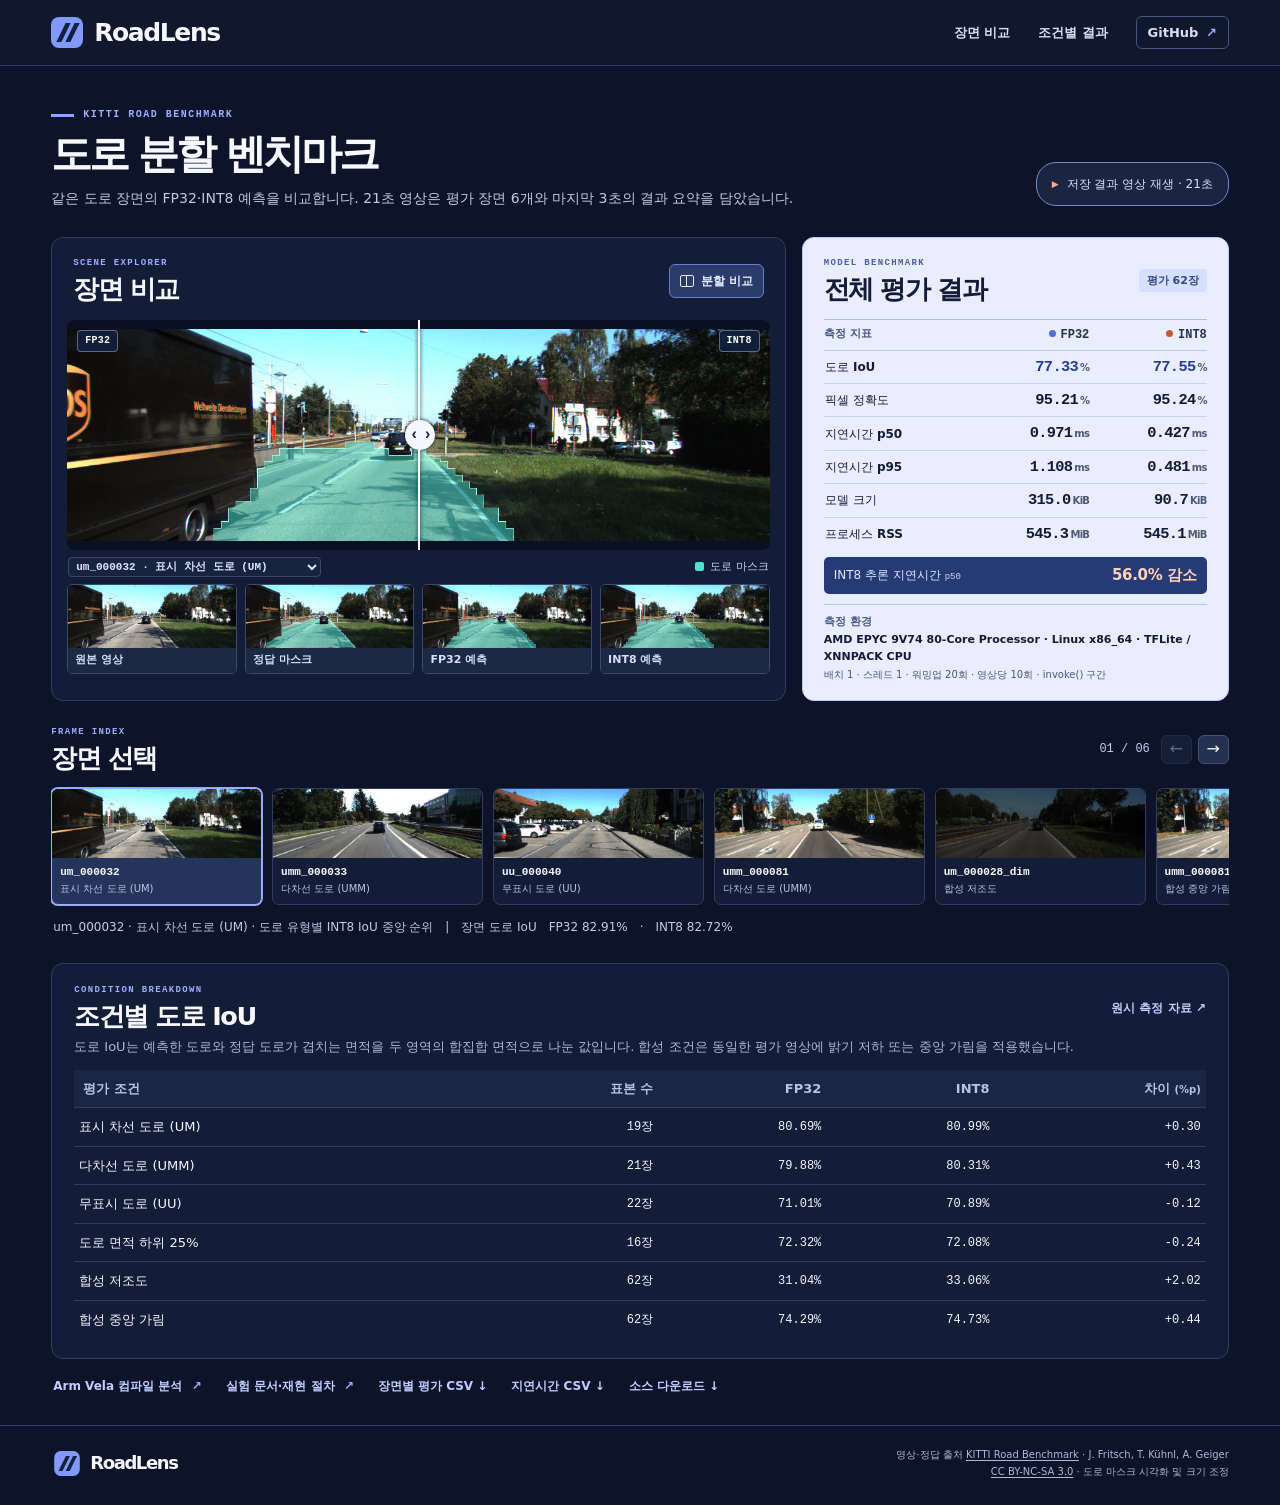
==== web/index.html @ 149befee "Append a three-second measured results summary to the RoadLens replay" ====
<!doctype html>
<html lang="ko">
<head>
  <meta charset="utf-8">
  <meta name="viewport" content="width=device-width,initial-scale=1">
  <meta name="theme-color" content="#10172e">
  <title>RoadLens · 도로 분할 벤치마크</title>
  <meta name="description" content="KITTI 도로 영상에서 FP32·INT8 도로 분할 결과와 추론 성능을 비교합니다.">
  <link rel="icon" href="data:image/svg+xml,%3Csvg xmlns='http://www.w3.org/2000/svg' viewBox='0 0 40 40'%3E%3Crect fill='%236987ff' width='40' height='40' rx='9'/%3E%3Cpath d='m7 30 11-20h5L12 30zm12 0 11-20h4L23 30z' fill='%230d1630'/%3E%3C/svg%3E">
  <link rel="stylesheet" href="styles.css">
  <script src="app.js" defer></script>
</head>
<body>
  <a href="#explorer" class="skip">장면 비교로 이동</a>
  <header class="topbar"><div class="wrap header-in">
    <a href="#main" class="brand" aria-label="RoadLens 처음으로"><span class="logomark" aria-hidden="true"></span>RoadLens</a>
    <nav aria-label="주요 메뉴">
      <a href="#explorer">장면 비교</a><a href="#conditions">조건별 결과</a>
      <a class="code-link" href="https://github.com/sokldjs554/roadlens-int8">GitHub <span aria-hidden="true">↗</span></a>
    </nav>
  </div></header>
  <main id="main" class="wrap">
    <section class="intro" aria-labelledby="page-title">
      <div><p class="kicker"><span class="kicker-rule"></span>KITTI ROAD BENCHMARK</p>
        <h1 id="page-title">도로 분할 벤치마크</h1>
        <p class="subtitle">같은 도로 장면의 FP32·INT8 예측을 비교합니다. 21초 영상은 평가 장면 6개와 마지막 3초의 결과 요약을 담았습니다.</p>
      </div>
      <a class="replay" href="replay.html"><span aria-hidden="true">▶</span> 저장 결과 영상 재생 · 21초</a>
    </section>
    <p id="load-state" role="status">실험 결과를 불러오는 중입니다.</p>
    <noscript><p>장면 비교에는 자바스크립트가 필요합니다. <a href="results.json">측정 결과 JSON 보기 ↗</a></p></noscript>
    <div id="dashboard" hidden>
      <section class="glance" aria-label="핵심 평가 지표">
        <table><caption id="glance-device"></caption><thead><tr><th>모델</th><th>도로 IoU</th><th>픽셀 정확도</th><th>p50 (ms)</th><th>크기 (KiB)</th></tr></thead><tbody id="glance-values"></tbody></table>
      </section>
      <div class="primary">
        <section id="explorer" class="viewer panel" aria-labelledby="view-title">
          <div class="panel-head"><div><p class="eyebrow">SCENE EXPLORER</p><h2 id="view-title">장면 비교</h2></div>
            <button class="split-button" id="split-button" type="button" aria-pressed="true"><span class="split-icon" aria-hidden="true"></span>분할 비교</button>
          </div>
          <div class="viewer-in">
            <div class="frame" id="frame">
              <img id="view-base" alt="">
              <img id="view-top" class="clip-layer" alt="">
              <span class="image-tag" id="left-tag">FP32</span>
              <span class="image-tag right" id="right-tag">INT8</span>
              <div class="divider" aria-hidden="true"><span>‹ ›</span></div>
              <input type="range" id="wipe" min="0" max="100" value="50" step="1" aria-label="FP32와 INT8 비교 경계 위치">
            </div>
            <div class="frame-meta"><select id="scene-menu" aria-label="비교할 장면 선택"></select><span class="mask-note"><i aria-hidden="true"></i> 도로 마스크</span></div>
            <div class="source-strip" id="modes" role="group" aria-label="확대해서 볼 이미지"></div>
          </div>
        </section>
        <section class="summary" aria-labelledby="summary-title">
          <div class="panel-head"><div><p class="eyebrow">MODEL BENCHMARK</p><h2 id="summary-title">전체 평가 결과</h2></div><span class="sample" id="sample"></span></div>
          <div class="summary-in"><table class="model-table"><caption class="sr">FP32와 INT8 전체 평가 지표</caption>
            <thead><tr><th scope="col">측정 지표</th><th scope="col"><i class="dot fp"></i>FP32</th><th scope="col"><i class="dot iq"></i>INT8</th></tr></thead>
            <tbody id="metrics"></tbody></table>
            <div class="improvement"><span>INT8 추론 지연시간 <small>p50</small></span><strong id="latency-change"></strong></div>
            <div class="device"><span>측정 환경</span><p id="device"></p><small id="repeat"></small></div>
          </div>
        </section>
      </div>
      <section class="scene-section" aria-labelledby="scenes-title">
        <div class="section-head"><div><p class="eyebrow">FRAME INDEX</p><h2 id="scenes-title">장면 선택</h2></div>
          <div class="paging"><span id="position" class="mono"></span>
            <button type="button" id="prev" aria-label="이전 장면">←</button><button type="button" id="next" aria-label="다음 장면">→</button>
          </div>
        </div>
        <div class="gallery" id="gallery" role="group" aria-label="저장된 평가 장면"></div>
        <div class="scene-stats" id="scene-stats" aria-live="polite"></div>
      </section>
      <section id="conditions" class="conditions panel" aria-labelledby="conditions-title">
        <div class="section-head"><div><p class="eyebrow">CONDITION BREAKDOWN</p><h2 id="conditions-title">조건별 도로 IoU</h2></div>
          <a href="evidence/benchmark.json" class="text-link">원시 측정 자료 ↗</a>
        </div>
        <p class="metric-note">도로 IoU는 예측한 도로와 정답 도로가 겹치는 면적을 두 영역의 합집합 면적으로 나눈 값입니다. 합성 조건은 동일한 평가 영상에 밝기 저하 또는 중앙 가림을 적용했습니다.</p>
        <div class="table-scroll"><table class="group-table"><caption class="sr">평가 조건별 표본 수와 두 모델의 도로 IoU</caption>
          <thead><tr><th scope="col">평가 조건</th><th scope="col">표본 수</th><th scope="col">FP32</th><th scope="col">INT8</th><th scope="col">차이 <small>(%p)</small></th></tr></thead>
          <tbody id="group-rows"></tbody></table></div>
      </section>
      <div class="docs"><a href="evidence/runtime.html">Arm Vela 컴파일 분석 <span aria-hidden="true">↗</span></a><a href="evidence/index.html">실험 문서·재현 절차 <span aria-hidden="true">↗</span></a><a href="evidence/results.csv" download>장면별 평가 CSV ↓</a><a href="evidence/latency.csv" download>지연시간 CSV ↓</a><a href="downloads/roadlens-source.zip" download>소스 다운로드 ↓</a></div>
    </div>
  </main>
  <footer><div class="wrap footer-in"><a href="#main" class="brand"><span class="logomark" aria-hidden="true"></span>RoadLens</a><p>영상·정답 출처 <a href="https://www.cvlibs.net/datasets/kitti/eval_road.php">KITTI Road Benchmark</a> · J. Fritsch, T. Kühnl, A. Geiger<br><a href="https://creativecommons.org/licenses/by-nc-sa/3.0/">CC BY-NC-SA 3.0</a> · 도로 마스크 시각화 및 크기 조정</p></div></footer>
</body>
</html>
---- web/styles.css ----
:root {
  --bg: #0d1429;
  --panel: #141d37;
  --line: #303c61;
  --white: #f6f7ff;
  --muted: #abb9dc;
  --blue: #9bafff;
  --blue-deep: #607ff4;
  --peach: #ffab87;
  --ink: #151b36;
  --mono: "IBM Plex Mono",ui-monospace,"SFMono-Regular",Consolas,monospace;
  --sans: Inter,"Apple SD Gothic Neo","Noto Sans KR","Malgun Gothic",system-ui,sans-serif;
  color-scheme: dark;
}

* {
  box-sizing: border-box;
}

html {
  scroll-behavior: smooth;
  scroll-padding-top: 16px;
}

body {
  margin: 0;
  color: var(--white);
  background: var(--bg);
  font: 15px/1.5 var(--sans);
  word-break: keep-all;
}

a {
  color: inherit;
  text-decoration: none;
}

button,input {
  font: inherit;
}

button {
  cursor: pointer;
}

button,a,input {
  -webkit-tap-highlight-color: transparent;
}

button: focus-visible,a:focus-visible,input:focus-visible {
  outline: 3px solid #ffbd98;
  outline-offset: 3px;
}

button: disabled {
  cursor: default;
}

h1,h2,p {
  margin: 0;
}

h1,h2 {
  line-height: 1.2;
  letter-spacing: -.055em;
}

h2 {
  font-size: clamp(21px,2vw,26px);
  font-weight: 740;
}

.wrap {
  width: min(1376px,calc(100% - 8vw));
  margin: auto;
}

.topbar {
  border-bottom: 1px solid var(--line);
  background: #10182e;
}

.header-in,.footer-in {
  display: flex;
  align-items: center;
  justify-content: space-between;
  gap: 20px;
}

.header-in {
  min-height: 65px;
}

.brand {
  display: inline-flex;
  align-items: center;
  gap: 11px;
  font: 750 25px/1 var(--sans);
  letter-spacing: -1.4px;
}

.logomark {
  width: 32px;
  height: 31px;
  border-radius: 8px;
  background: #8199ff;
  position: relative;
  display: inline-block;
  overflow: hidden;
}

.logomark:before,.logomark:after {
  content: "";
  position: absolute;
  width: 5px;
  height: 19px;
  top: 6px;
  left: 10px;
  background: #14203d;
  transform: skew(-26deg);
}

.logomark:after {
  left: 19px;
}

.header-in nav {
  display: flex;
  align-items: center;
  gap: 28px;
  font-size: 13px;
  font-weight: 600;
  color: #d7dff8;
}

.header-in nav a:hover,.text-link:hover,.docs a:hover,.footer-in a:hover {
  color: var(--blue);
}

.code-link {
  border: 1px solid #48557c;
  padding: 6px 11px;
  border-radius: 6px;
}

.code-link span {
  margin-left: 3px;
  color: var(--blue);
}

.intro {
  display: flex;
  align-items: flex-end;
  justify-content: space-between;
  gap: 20px;
  padding: clamp(27px,3.3vw,48px) 0 clamp(22px,2.15vw,32px);
}

.kicker,.eyebrow {
  font: 650 10px/1.45 var(--mono);
  letter-spacing: .15em;
  color: var(--blue);
}

.kicker {
  display: flex;
  align-items: center;
  gap: 9px;
}

.kicker-rule {
  width: 23px;
  height: 3px;
  background: #8ba4ff;
}

.intro h1 {
  font-size: clamp(34px,3.2vw,51px);
  margin: 7px 0 8px;
  letter-spacing: -.075em;
}

.subtitle {
  font-size: 14px;
  color: #bfcae7;
  line-height: 1.6;
}

.replay {
  display: inline-flex;
  align-items: center;
  gap: 8px;
  white-space: nowrap;
  margin-bottom: 3px;
  border-radius: 20px;
  min-height: 44px;
  padding: 7px 15px;
  border: 1px solid #7188ca;
  background: #1b2542;
  color: #d9e2ff;
  font-size: 12px;
}

.replay span {
  color: var(--peach);
  font-size: 9px;
}

.primary {
  display: grid;
  grid-template-columns: minmax(0,1.72fr) minmax(335px,1fr);
  gap: 16px;
  align-items: stretch;
}

.panel,.summary {
  border: 1px solid var(--line);
  border-radius: 12px;
  overflow: hidden;
}

.panel {
  background: var(--panel);
}

.panel-head,.section-head {
  display: flex;
  align-items: center;
  justify-content: space-between;
  gap: 12px;
}

.panel-head {
  padding: 19px 21px 15px;
}

.eyebrow {
  font-size: 9px;
  margin-bottom: 4px;
}

.viewer-in {
  padding: 0 15px 15px;
}

.split-button,.paging button {
  background: #243250;
  border: 1px solid #415177;
  border-radius: 6px;
  color: var(--white);
}

.split-button {
  display: flex;
  align-items: center;
  gap: 7px;
  font-size: 12px;
  font-weight: 650;
  padding: 7px 10px;
}

.split-button[aria-pressed=true] {
  background: #2b3c6c;
  color: #e6ebff;
  border-color: #657fcb;
}

.split-button:hover,.paging button:enabled:hover {
  background: #384d7e;
}

.split-icon {
  width: 14px;
  height: 12px;
  border: 1px solid currentColor;
  border-radius: 2px;
  display: inline-block;
  position: relative;
}

.split-icon:after {
  content: "";
  display: block;
  border-left: 1px solid currentColor;
  height: 100%;
  margin-left: 5px;
}

.frame {
  --pos: 50%;
  position: relative;
  width: 100%;
  aspect-ratio: 3.05;
  overflow: hidden;
  border-radius: 7px;
  background: #091024;
  isolation: isolate;
}

.frame img {
  width: 100%;
  height: 100%;
  display: block;
  object-fit: contain;
  position: absolute;
  inset: 0;
}

.frame .clip-layer {
  clip-path: inset(0 calc(100% - var(--pos)) 0 0);
}

.image-tag {
  position: absolute;
  top: 10px;
  left: 10px;
  background: #12203deb;
  border: 1px solid #9aabdb88;
  color: #fafbff;
  font: 650 10px/1.2 var(--mono);
  letter-spacing: .03em;
  padding: 4px 7px;
  border-radius: 4px;
}

.image-tag.right {
  left: auto;
  right: 10px;
}

.divider {
  position: absolute;
  top: 0;
  bottom: 0;
  left: var(--pos);
  border-left: 2px solid #fff;
  pointer-events: none;
  filter: drop-shadow(0 0 2px #10172e);
}

.divider span {
  position: absolute;
  top: 50%;
  left: 0;
  transform: translate(-50%,-50%);
  display: grid;
  place-content: center;
  border-radius: 50%;
  width: 30px;
  height: 30px;
  background: #f5f7ff;
  color: #1b2948;
  font: 750 16px/1 var(--mono);
  letter-spacing: -3px;
  padding-right: 2px;
}

.frame input {
  position: absolute;
  inset: 0;
  opacity: 0;
  width: 100%;
  height: 100%;
  margin: 0;
  cursor: ew-resize;
  touch-action: pan-y;
  appearance: none;
  background: transparent;
}

.frame input::-webkit-slider-thumb {
  appearance: none;
  width: 1px;
  height: 100%;
}

.frame input::-moz-range-thumb {
  width: 1px;
  height: 100%;
  border: 0;
}

.frame:has(input:focus-visible) {
  outline: 3px solid var(--peach);
  outline-offset: 2px;
}

.frame.single .divider,.frame.single .clip-layer,.frame.single .right,.frame.single input {
  display: none;
}

.frame-meta {
  min-height: 34px;
  padding: 5px 1px;
  display: flex;
  align-items: center;
  justify-content: space-between;
  gap: 10px;
  font-size: 11px;
  color: #cad3f3;
}

.mono {
  font-family: var(--mono);
}

.mask-note {
  display: flex;
  align-items: center;
  gap: 6px;
  white-space: nowrap;
}

.mask-note i {
  width: 9px;
  height: 9px;
  border-radius: 2px;
  background: #44e6cf;
}

.source-strip {
  display: grid;
  grid-template-columns: repeat(4,minmax(0,1fr));
  gap: 8px;
}

.mode {
  position: relative;
  display: block;
  width: 100%;
  margin: 0;
  overflow: hidden;
  border: 1px solid #3b496e;
  border-radius: 5px;
  padding: 0;
  background: #0d1429;
  color: white;
}

.mode img {
  width: 100%;
  height: auto;
  aspect-ratio: 2.65;
  object-fit: cover;
  display: block;
}

.mode span {
  display: block;
  text-align: left;
  padding: 4px 7px;
  background: #1c2844;
  color: #d5dff9;
  font-size: 11px;
  font-weight: 650;
}

.mode:hover,.mode[aria-pressed=true] {
  border-color: var(--blue);
}

.mode[aria-pressed=true] span {
  background: #344878;
  color: #fff;
}

.summary {
  background: #e8edff;
  color: var(--ink);
  border-color: #bac9fe;
  display: flex;
  flex-direction: column;
}

.summary .eyebrow {
  color: #4c6098;
}

.summary .panel-head {
  padding-bottom: 14px;
}

.sample {
  padding: 4px 8px;
  background: #d6dfff;
  border-radius: 4px;
  color: #35477d;
  font: 600 11px/1.4 var(--sans);
  white-space: nowrap;
}

.summary-in {
  padding: 0 21px 16px;
  display: flex;
  flex-direction: column;
  flex: 1;
}

.model-table,.group-table {
  width: 100%;
  border-collapse: collapse;
  font-variant-numeric: tabular-nums;
}

.model-table thead {
  font-size: 11px;
  color: #485474;
}

.model-table th,.model-table td,.group-table td,.group-table th {
  text-align: right;
}

.model-table th:first-child,.group-table th:first-child {
  text-align: left;
}

.model-table thead th {
  border-top: 1px solid #afbfeb;
  border-bottom: 1px solid #bbc8e9;
  padding: 6px 0;
  font-weight: 700;
}

.model-table thead th:not(:first-child) {
  font-family: var(--mono);
  font-size: 12px;
  color: #25304e;
}

.dot {
  display: inline-block;
  width: 7px;
  height: 7px;
  border-radius: 50%;
  vertical-align: 1px;
  margin-right: 5px;
}

.dot.fp {
  background: #526dd6;
}

.dot.iq {
  background: #bf5c37;
}

.model-table tbody tr+tr {
  border-top: 1px solid #c9d3ee;
}

.model-table tbody th {
  font-weight: 570;
  font-size: 12px;
}

.model-table td {
  font: 640 clamp(13px,1.2vw,17px)/1.2 var(--mono);
  letter-spacing: -.045em;
  padding: 7px 0;
  white-space: nowrap;
}

.model-table td small {
  margin-left: 2px;
  font: 550 10px var(--sans);
  color: #4e5975;
}

.model-table tbody tr:first-child td {
  color: #263e8f;
}

.device {
  margin-top: auto;
  border-top: 1px solid #b8c6e8;
  padding-top: 9px;
  font-size: 11px;
  line-height: 1.5;
}

.device>span {
  color: #4c597d;
  font-weight: 700;
}

.device p {
  font-weight: 580;
  margin: 2px 0;
  overflow-wrap: anywhere;
}

.device small {
  color: #4b5674;
  font-size: 10px;
}

.scene-section,.conditions {
  margin-top: 25px;
}

.section-head {
  margin-bottom: 12px;
}

.paging {
  display: flex;
  align-items: center;
  gap: 6px;
}

.paging span {
  margin-right: 5px;
  font-size: 12px;
  color: #c3cfee;
}

.paging button {
  width: 31px;
  height: 29px;
  font-size: 16px;
  line-height: 1;
}

.paging button:disabled {
  opacity: .38;
}

.gallery {
  display: grid;
  grid-auto-flow: column;
  grid-auto-columns: clamp(155px,18%,230px);
  overflow-x: auto;
  gap: 10px;
  padding: 3px 3px 7px;
  scrollbar-width: thin;
  scrollbar-color: #435478 transparent;
  scroll-snap-type: x proximity;
}

.tile {
  background: var(--panel);
  border: 1px solid var(--line);
  border-radius: 7px;
  overflow: hidden;
  padding: 0;
  color: var(--white);
  text-align: left;
  scroll-snap-align: start;
}

.tile img {
  display: block;
  width: 100%;
  aspect-ratio: 3.05;
  object-fit: cover;
}

.tile .tile-text {
  padding: 6px 8px 8px;
  display: grid;
  gap: 1px;
}

.tile b {
  font: 650 11px/1.5 var(--mono);
  overflow-wrap: anywhere;
}

.tile small {
  font-size: 10px;
  color: #b9c6e9;
}

.tile:hover,.tile[aria-pressed=true] {
  border-color: #9ab0ff;
}

.tile[aria-pressed=true] {
  box-shadow: 0 0 0 1px #94aaff;
  background: #25345b;
}

.scene-stats {
  margin: 5px 2px 0;
  font-size: 12px;
  color: #becced;
  line-height: 1.7;
}

.scene-stats strong {
  color: #e0e6fa;
}

.conditions {
  padding: 20px 22px;
}

.conditions .section-head {
  margin-bottom: 5px;
}

.text-link,.docs a {
  font-size: 12px;
  font-weight: 650;
  color: #c1ceff;
}

.metric-note {
  color: var(--muted);
  font-size: 13px;
  line-height: 1.65;
  margin-bottom: 12px;
}

.table-scroll {
  overflow-x: auto;
}

.group-table {
  font-size: 13px;
}

.group-table tr {
  border-bottom: 1px solid var(--line);
}

.group-table tbody tr:last-child {
  border: 0;
}

.group-table th,.group-table td {
  padding: 9px 5px;
}

.group-table thead {
  color: #b5c3e5;
  background: #1a2644;
}

.group-table thead th:first-child {
  padding-left: 9px;
}

.group-table tbody th {
  font-weight: 520;
}

.group-table tbody td {
  font-family: var(--mono);
  font-size: 12px;
  white-space: nowrap;
}

.group-table thead small {
  font-size: 10px;
}

.docs {
  display: flex;
  gap: 24px;
  flex-wrap: wrap;
  padding: 18px 2px 30px;
}

.docs a span {
  color: var(--blue);
  margin-left: 5px;
}

footer {
  border-top: 1px solid var(--line);
  padding: 20px 0 25px;
}

.footer-in .brand {
  font-size: 18px;
}

.footer-in .logomark {
  transform: scale(.8);
  margin-right: -4px;
}

.footer-in p {
  font-size: 10px;
  text-align: right;
  color: var(--muted);
  line-height: 1.7;
}

.footer-in p a {
  text-decoration: underline;
  text-underline-offset: 2px;
}

.sr,.skip:not(:focus) {
  position: absolute;
  width: 1px;
  height: 1px;
  clip-path: inset(50%);
  overflow: hidden;
  white-space: nowrap;
}

.skip:focus {
  position: fixed;
  z-index: 9;
  background: white;
  color: black;
  padding: 10px;
}

.single #left-tag {
  font-family: var(--sans);
}

[hidden] {
  display: none!important;
}

#load-state {
  color: var(--muted);
  padding-bottom: 30px;
}

#load-state a {
  text-decoration: underline;
}

@media(min-width:1500px) {
  .model-table td {
    padding: 9px 0;
  }
  .device {
    font-size: 12px;
  }
  .panel-head {
    padding-top: 23px;
  }
  .frame-meta {
    min-height: 40px;
  }
}

@media(max-width:1000px) {
  .wrap {
    width: calc(100% - 40px);
  }
  .primary {
    grid-template-columns: minmax(0,1.55fr) minmax(300px,1fr);
    gap: 12px;
  }
  .viewer-in {
    padding: 0 10px 11px;
  }
  .panel-head {
    padding: 14px 14px 12px;
  }
  .summary-in {
    padding: 0 14px 12px;
  }
  .model-table td {
    padding: 6px 0;
  }
  .frame {
    aspect-ratio: 2.65;
  }
  .source-strip {
    gap: 5px;
  }
  .mode img {
    aspect-ratio: 2.2;
  }
  .frame-meta {
    font-size: 10px;
  }
}

@media(max-width:740px) {
  .header-in {
    min-height: 54px;
  }
  .header-in nav {
    gap: 12px;
    font-size: 12px;
  }
  .brand {
    font-size: 22px;
    gap: 7px;
  }
  .logomark {
    transform: scale(.9);
    margin-left: -2px;
  }
  .intro {
    padding: 22px 0 17px;
    align-items: flex-start;
    flex-direction: column;
    gap: 9px;
  }
  .intro h1 {
    margin: 5px 0;
  }
  .subtitle {
    font-size: 13px;
  }
  .replay {
    font-size: 14px;
    padding: 4px 9px;
  }
  .primary {
    grid-template-columns: minmax(0,1fr);
  }
  .summary-in {
    padding: 0 14px 13px;
  }
  .summary .panel-head {
    padding-bottom: 10px;
  }
  .model-table td {
    font-size: 15px;
  }
  .device {
    margin-top: 2px;
  }
  .frame {
    aspect-ratio: 3.05;
  }
  .mode img {
    aspect-ratio: 2.85;
  }
  .gallery {
    grid-auto-columns: clamp(138px,39%,200px);
  }
  .section-head h2,.panel-head h2 {
    font-size: 21px;
  }
  .scene-section,.conditions {
    margin-top: 19px;
  }
  .conditions {
    padding: 15px 13px;
  }
  .group-table th,.group-table td {
    padding: 8px 3px;
  }
  .group-table tbody td {
    font-size: 11px;
  }
  .footer-in {
    align-items: flex-start;
    flex-direction: column;
    gap: 8px;
  }
  .footer-in p {
    text-align: left;
  }
  .docs {
    gap: 14px;
  }
}

@media(max-width:440px) {
  .wrap {
    width: calc(100% - 24px);
  }
  .header-in nav a:first-child {
    display: none;
  }
  .header-in nav {
    gap: 10px;
  }
  .brand {
    font-size: 20px;
  }
  .intro h1 {
    font-size: 33px;
  }
  .source-strip {
    gap: 4px;
  }
  .mode span {
    font-size: 10px;
    padding: 3px 4px;
  }
  .frame-meta {
    font-size: 9px;
  }
  .image-tag {
    font-size: 9px;
    top: 6px;
    left: 6px;
  }
  .image-tag.right {
    right: 6px;
    left: auto;
  }
  .conditions .text-link {
    font-size: 11px;
  }
  .group-table th,.group-table td {
    font-size: 11px;
  }
  .group-table tbody td {
    font-size: 10px;
  }
  .conditions .section-head {
    align-items: flex-end;
  }
  .code-link {
    padding: 5px 7px;
  }
  .docs {
    gap: 9px 14px;
  }
}

@media(prefers-reduced-motion:reduce) {
  html {
    scroll-behavior: auto;
  }
}

#scene-menu {
  font: 600 11px var(--mono);
  color: #dce5ff;
  background: #18233f;
  border: 1px solid #38486d;
  border-radius: 4px;
  padding: 2px 3px;
  max-width: 75%;
  text-overflow: ellipsis;
  cursor: pointer;
}

#scene-menu:focus-visible {
  outline: 2px solid var(--peach);
}

.improvement {
  background: #263a76;
  color: #e3eaff;
  display: flex;
  justify-content: space-between;
  align-items: center;
  gap: 7px;
  margin: 7px 0 10px;
  padding: 7px 10px;
  border-radius: 5px;
  font-size: 12px;
}

.improvement small {
  font: 9px var(--mono);
  opacity: .88;
}

.improvement strong {
  color: #ffd2b7;
  font-family: var(--sans);
  font-size: 15px;
  letter-spacing: -.02em;
}

.glance {
  display: none;
}

@media(max-width:740px) {
  .glance {
    display: block;
    margin-bottom: 12px;
    padding: 6px 11px 7px;
    border: 1px solid #3a4d80;
    background: #1a2749;
    border-radius: 8px;
  }
  .glance table {
    width: 100%;
    border-collapse: collapse;
    text-align: right;
  }
  .glance th:first-child {
    text-align: left;
  }
  .glance thead th {
    color: #b9c9ee;
    font: 600 10px var(--sans);
    padding-bottom: 2px;
  }
  .glance tbody th,.glance td {
    font: 600 11px/1.5 var(--mono);
    color: #ecf0ff;
  }
  .glance caption {
    caption-side: bottom;
    text-align: left;
    color: #c7d3ed;
    font-size: 9px;
    border-top: 1px solid #3a4d80;
    padding-top: 3px;
    margin-top: 3px;
  }
}

.replay:hover, .replay:focus-visible { background: #2c3d68; }
.film { max-width: 1030px; padding-block: clamp(24px, 5vw, 62px); }
.film h1 { font-size: clamp(25px, 4vw, 42px); margin: 18px 0 8px; }
.film p { color: var(--muted); margin: 10px 0; }
.film a { color: #b8c8ff; text-decoration: underline; text-underline-offset: 4px; }
.film video { display: block; width: 100%; aspect-ratio: 2; background: #090f21; margin: 20px 0 12px; }
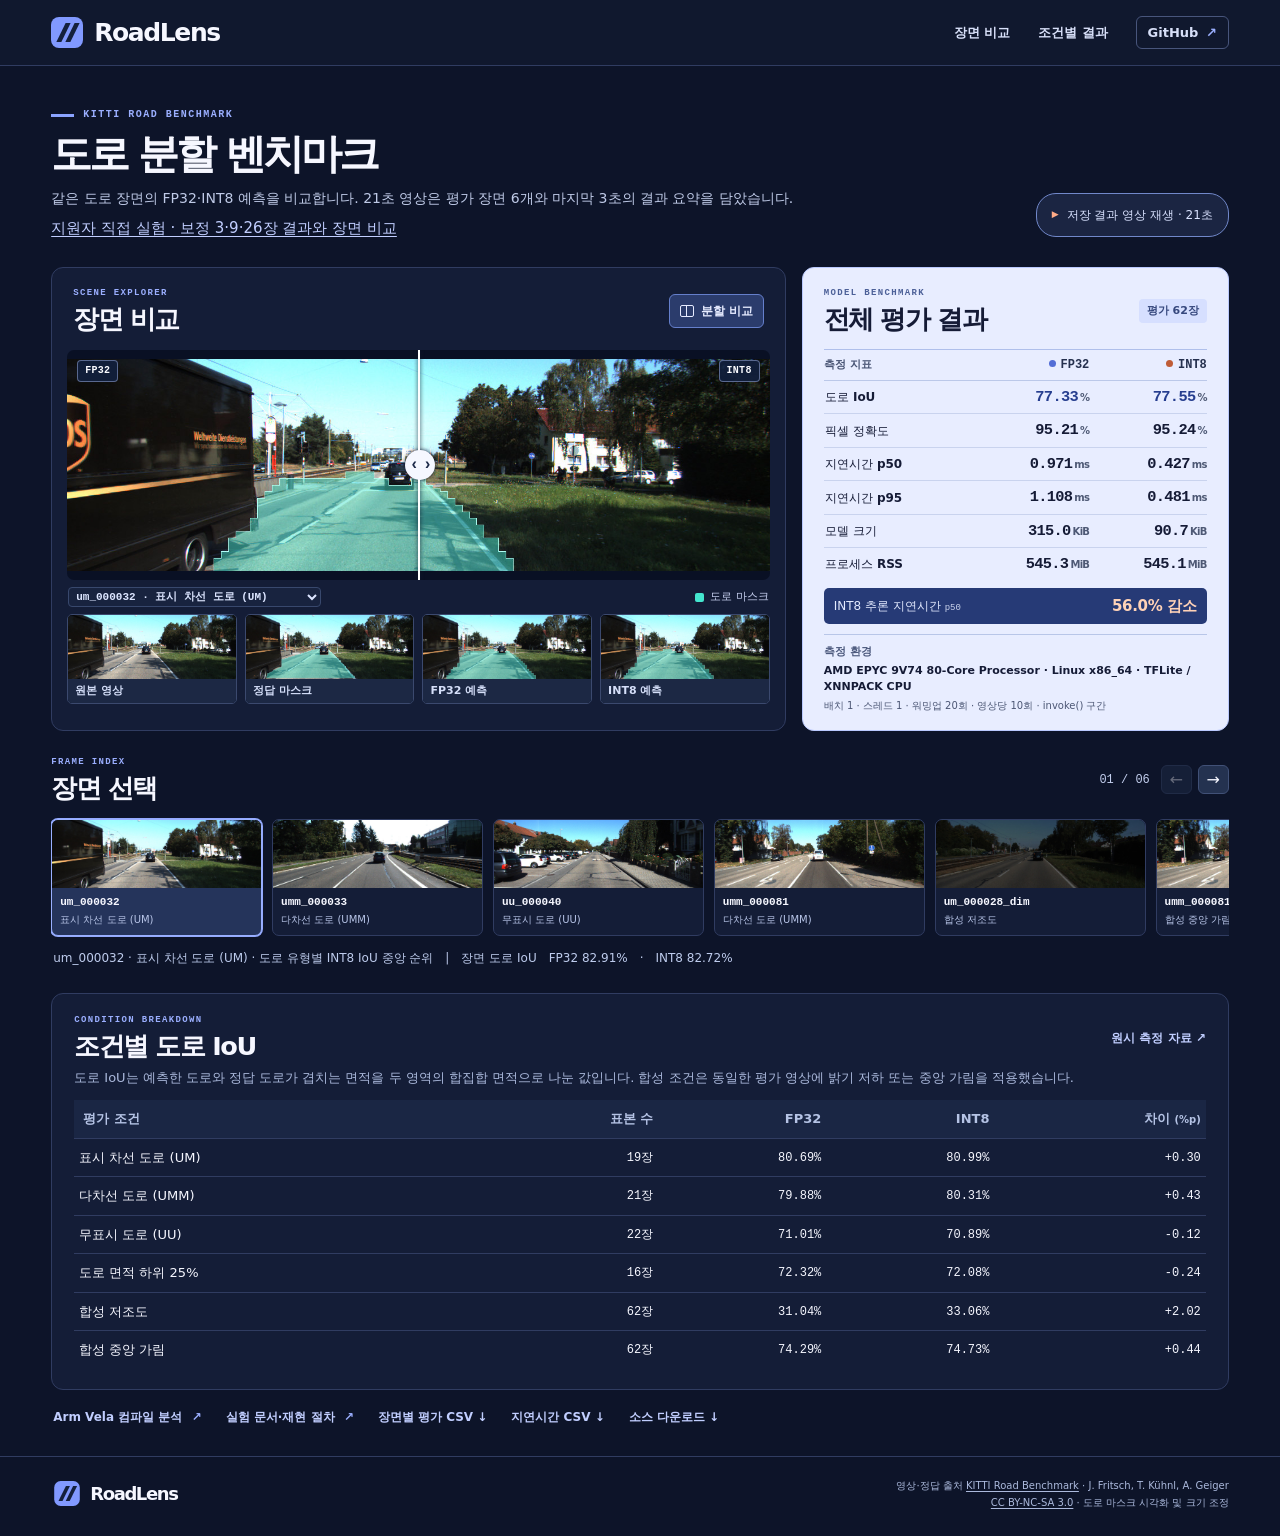
==== commit a2e70e2c: "Integrate the applicant’s calibration experiment and feature its evidence" ====
--- a/web/index.html
+++ b/web/index.html
@@ -24,6 +24,7 @@
       <div><p class="kicker"><span class="kicker-rule"></span>KITTI ROAD BENCHMARK</p>
         <h1 id="page-title">도로 분할 벤치마크</h1>
         <p class="subtitle">같은 도로 장면의 FP32·INT8 예측을 비교합니다. 21초 영상은 평가 장면 6개와 마지막 3초의 결과 요약을 담았습니다.</p>
+        <a class="calibration-link" href="https://github.com/sokldjs554/roadlens-int8/blob/d3396f8588c907a7993db7e0958c82d1a2d2d248/artifacts/calibration/README.md">지원자 직접 실험 · 보정 3·9·26장 결과와 장면 비교</a>
       </div>
       <a class="replay" href="replay.html"><span aria-hidden="true">▶</span> 저장 결과 영상 재생 · 21초</a>
     </section>
--- a/web/styles.css
+++ b/web/styles.css
@@ -178,6 +178,15 @@
   font-size: clamp(34px,3.2vw,51px);
   margin: 7px 0 8px;
   letter-spacing: -.075em;
+}
+
+.calibration-link {
+  display: inline-block;
+  margin-top: .5rem;
+  font-size: .9375rem;
+  color: #c1ceff;
+  text-decoration: underline;
+  text-underline-offset: .2em;
 }
 
 .subtitle {
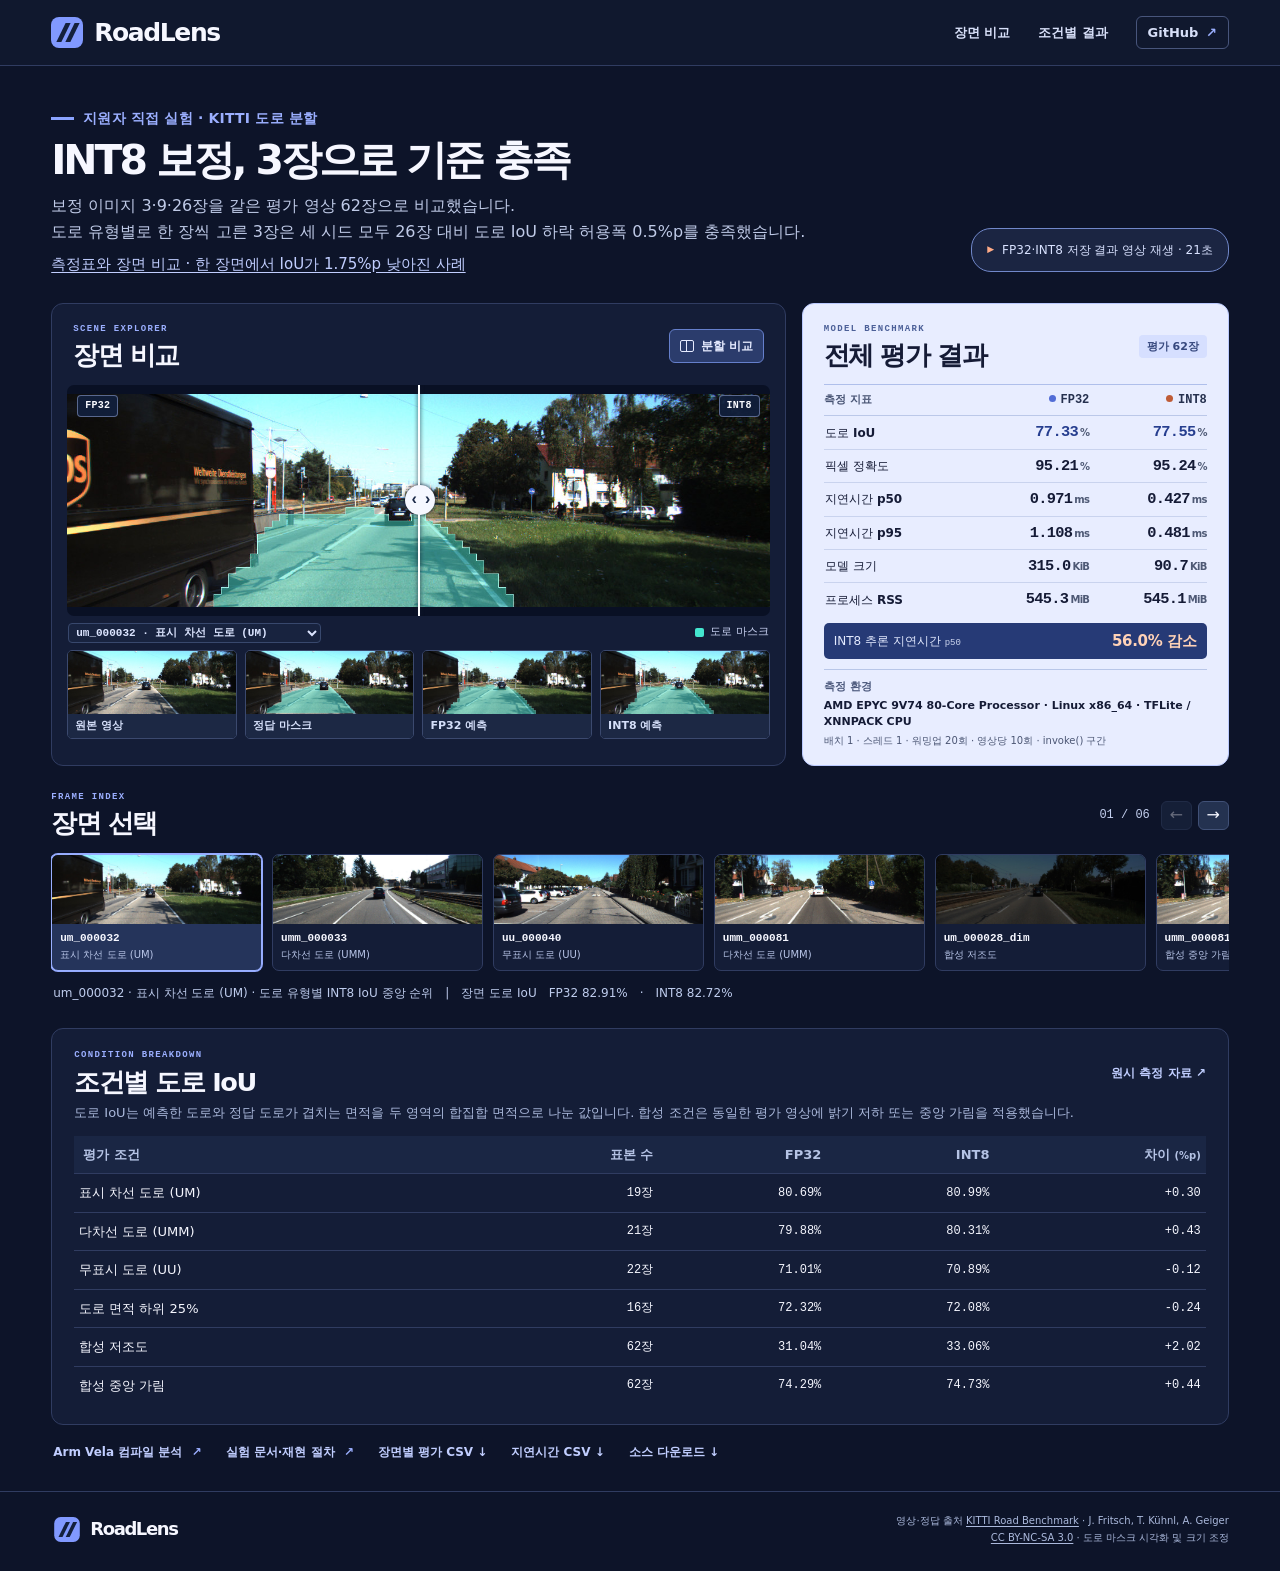
==== commit a2b9c69e: "Lead with the applicant’s measured INT8 calibration finding" ====
--- a/web/index.html
+++ b/web/index.html
@@ -21,12 +21,12 @@
   </div></header>
   <main id="main" class="wrap">
     <section class="intro" aria-labelledby="page-title">
-      <div><p class="kicker"><span class="kicker-rule"></span>KITTI ROAD BENCHMARK</p>
-        <h1 id="page-title">도로 분할 벤치마크</h1>
-        <p class="subtitle">같은 도로 장면의 FP32·INT8 예측을 비교합니다. 21초 영상은 평가 장면 6개와 마지막 3초의 결과 요약을 담았습니다.</p>
-        <a class="calibration-link" href="https://github.com/sokldjs554/roadlens-int8/blob/d3396f8588c907a7993db7e0958c82d1a2d2d248/artifacts/calibration/README.md">지원자 직접 실험 · 보정 3·9·26장 결과와 장면 비교</a>
+      <div><p class="kicker"><span class="kicker-rule"></span>지원자 직접 실험 · KITTI 도로 분할</p>
+        <h1 id="page-title">INT8 보정, 3장으로 기준 충족</h1>
+        <p class="subtitle">보정 이미지 3·9·26장을 같은 평가 영상 62장으로 비교했습니다.<br>도로 유형별로 한 장씩 고른 3장은 세 시드 모두 26장 대비 도로 IoU 하락 허용폭 0.5%p를 충족했습니다.</p>
+        <a class="calibration-link" href="https://github.com/sokldjs554/roadlens-int8/blob/d3396f8588c907a7993db7e0958c82d1a2d2d248/artifacts/calibration/README.md">측정표와 장면 비교 · 한 장면에서 IoU가 1.75%p 낮아진 사례</a>
       </div>
-      <a class="replay" href="replay.html"><span aria-hidden="true">▶</span> 저장 결과 영상 재생 · 21초</a>
+      <a class="replay" href="replay.html"><span aria-hidden="true">▶</span> FP32·INT8 저장 결과 영상 재생 · 21초</a>
     </section>
     <p id="load-state" role="status">실험 결과를 불러오는 중입니다.</p>
     <noscript><p>장면 비교에는 자바스크립트가 필요합니다. <a href="results.json">측정 결과 JSON 보기 ↗</a></p></noscript>
--- a/web/styles.css
+++ b/web/styles.css
@@ -163,6 +163,8 @@
 }
 
 .kicker {
+  font: 700 .875rem/1.5 var(--sans, sans-serif);
+  letter-spacing: .015em;
   display: flex;
   align-items: center;
   gap: 9px;
@@ -175,6 +177,7 @@
 }
 
 .intro h1 {
+  word-break: keep-all;
   font-size: clamp(34px,3.2vw,51px);
   margin: 7px 0 8px;
   letter-spacing: -.075em;
@@ -190,7 +193,8 @@
 }
 
 .subtitle {
-  font-size: 14px;
+  word-break: keep-all;
+  font-size: 16px;
   color: #bfcae7;
   line-height: 1.6;
 }
@@ -912,7 +916,7 @@
     margin: 5px 0;
   }
   .subtitle {
-    font-size: 13px;
+    font-size: 15px;
   }
   .replay {
     font-size: 14px;
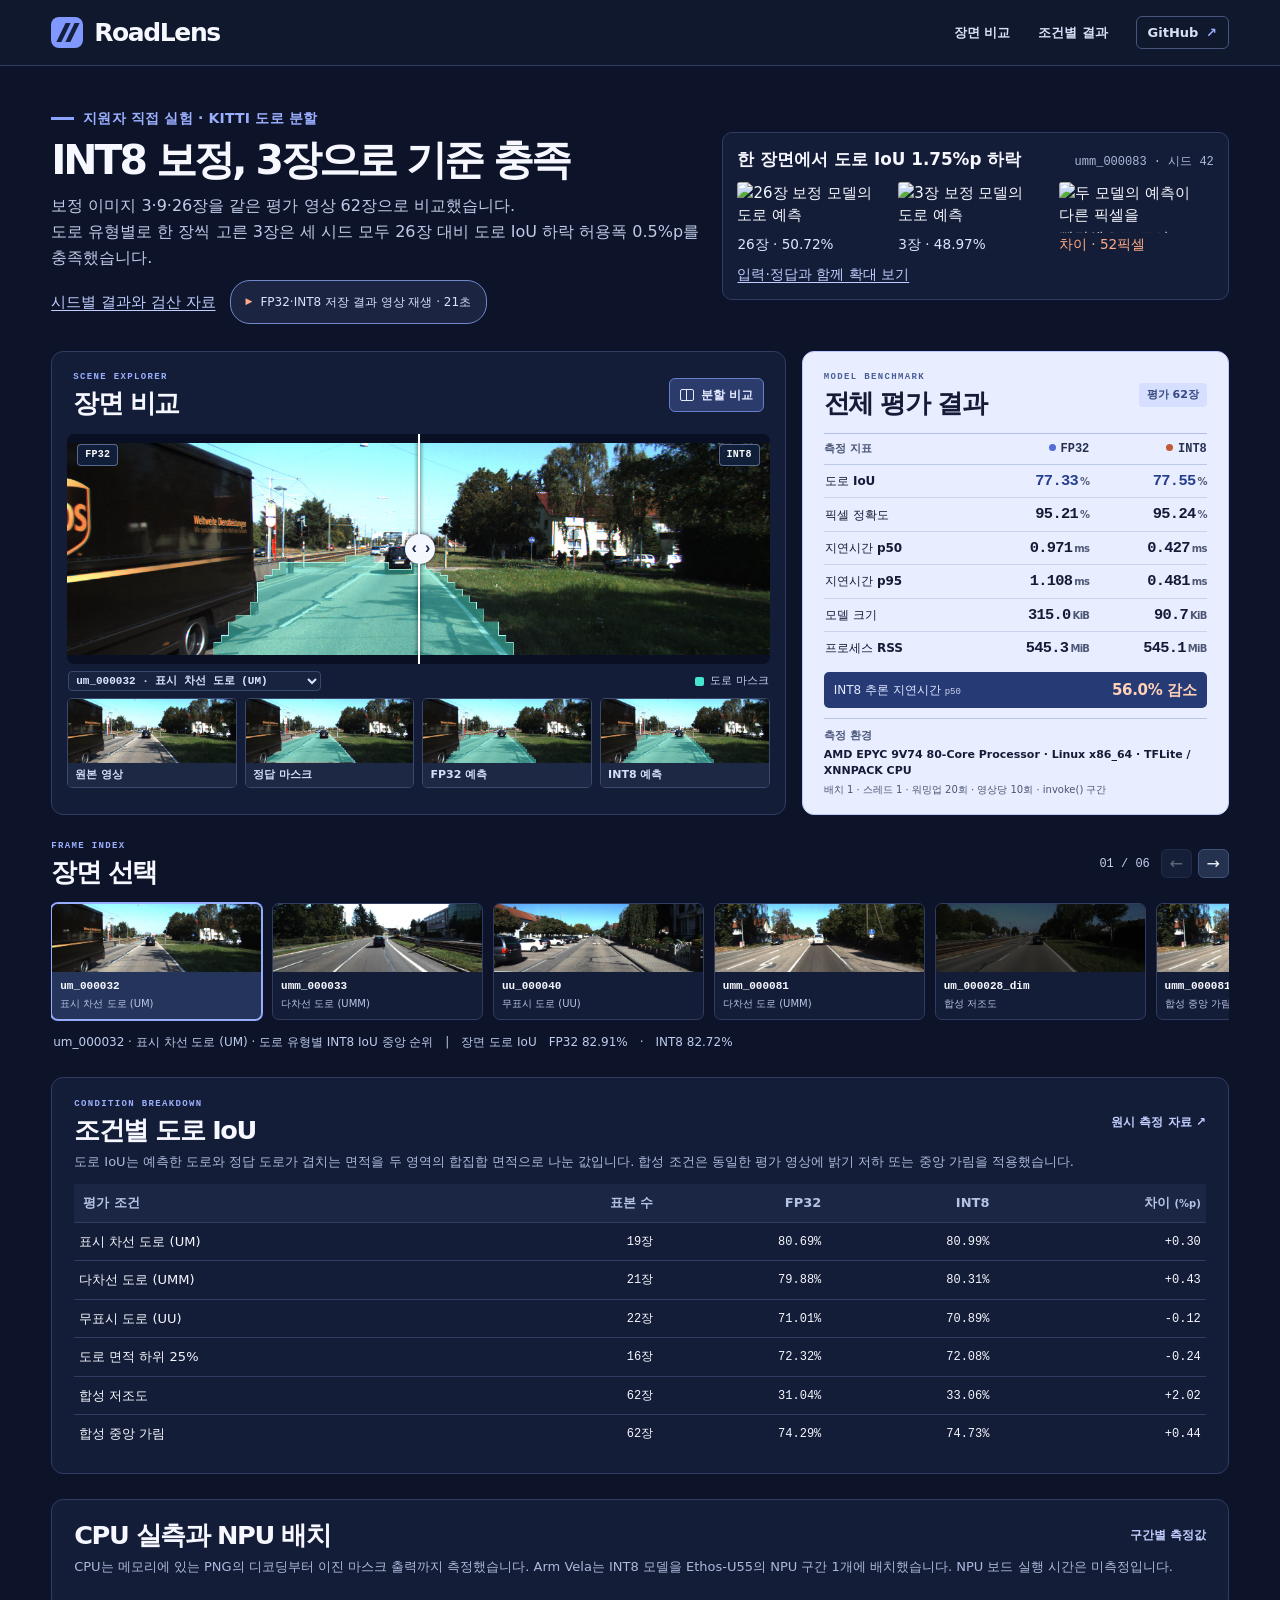
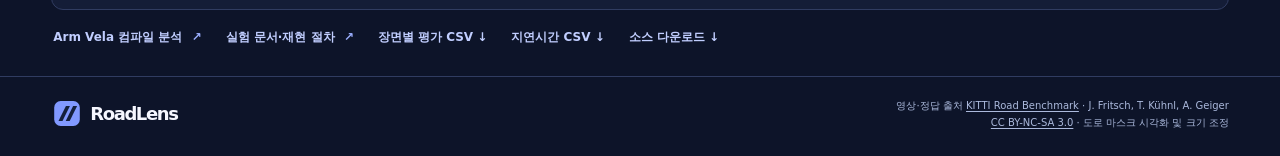
==== commit 0ebe29bd: "Show paired scene evidence and measure calibration stability and CPU pipeline costs" ====
--- a/web/index.html
+++ b/web/index.html
@@ -24,9 +24,20 @@
       <div><p class="kicker"><span class="kicker-rule"></span>지원자 직접 실험 · KITTI 도로 분할</p>
         <h1 id="page-title">INT8 보정, 3장으로 기준 충족</h1>
         <p class="subtitle">보정 이미지 3·9·26장을 같은 평가 영상 62장으로 비교했습니다.<br>도로 유형별로 한 장씩 고른 3장은 세 시드 모두 26장 대비 도로 IoU 하락 허용폭 0.5%p를 충족했습니다.</p>
-        <a class="calibration-link" href="https://github.com/sokldjs554/roadlens-int8/blob/d3396f8588c907a7993db7e0958c82d1a2d2d248/artifacts/calibration/README.md">측정표와 장면 비교 · 한 장면에서 IoU가 1.75%p 낮아진 사례</a>
+        <div class="hero-links">
+          <a class="calibration-link" href="evidence/calibration.html">시드별 결과와 검산 자료</a>
+          <a class="replay" href="replay.html"><span aria-hidden="true">▶</span> FP32·INT8 저장 결과 영상 재생 · 21초</a>
+        </div>
       </div>
-      <a class="replay" href="replay.html"><span aria-hidden="true">▶</span> FP32·INT8 저장 결과 영상 재생 · 21초</a>
+      <figure class="cal-scene" aria-labelledby="cal-scene-title">
+        <figcaption id="cal-scene-title"><strong>한 장면에서 도로 IoU 1.75%p 하락</strong><small>umm_000083 · 시드 42</small></figcaption>
+        <div class="cal-tiles">
+          <a href="evidence/calibration.html#scene"><img src="calibration/baseline.png" width="384" height="128" alt="26장 보정 모델의 도로 예측"><span>26장 · 50.72%</span></a>
+          <a href="evidence/calibration.html#scene"><img src="calibration/candidate.png" width="384" height="128" alt="3장 보정 모델의 도로 예측"><span>3장 · 48.97%</span></a>
+          <a href="evidence/calibration.html#scene"><img src="calibration/difference.png" width="384" height="128" alt="두 모델의 예측이 다른 픽셀을 빨간색으로 표시"><span>차이 · 52픽셀</span></a>
+        </div>
+        <a class="calibration-link" href="evidence/calibration.html#scene">입력·정답과 함께 확대 보기</a>
+      </figure>
     </section>
     <p id="load-state" role="status">실험 결과를 불러오는 중입니다.</p>
     <noscript><p>장면 비교에는 자바스크립트가 필요합니다. <a href="results.json">측정 결과 JSON 보기 ↗</a></p></noscript>
@@ -80,6 +91,10 @@
           <thead><tr><th scope="col">평가 조건</th><th scope="col">표본 수</th><th scope="col">FP32</th><th scope="col">INT8</th><th scope="col">차이 <small>(%p)</small></th></tr></thead>
           <tbody id="group-rows"></tbody></table></div>
       </section>
+      <section class="conditions panel" aria-labelledby="profile-title">
+        <div class="section-head"><h2 id="profile-title">CPU 실측과 NPU 배치</h2><a href="evidence/calibration.html#profile" class="text-link">구간별 측정값</a></div>
+        <p class="metric-note">CPU는 메모리에 있는 PNG의 디코딩부터 이진 마스크 출력까지 측정했습니다. Arm Vela는 INT8 모델을 Ethos-U55의 NPU 구간 1개에 배치했습니다. NPU 보드 실행 시간은 미측정입니다.</p>
+      </section>
       <div class="docs"><a href="evidence/runtime.html">Arm Vela 컴파일 분석 <span aria-hidden="true">↗</span></a><a href="evidence/index.html">실험 문서·재현 절차 <span aria-hidden="true">↗</span></a><a href="evidence/results.csv" download>장면별 평가 CSV ↓</a><a href="evidence/latency.csv" download>지연시간 CSV ↓</a><a href="downloads/roadlens-source.zip" download>소스 다운로드 ↓</a></div>
     </div>
   </main>
--- a/web/styles.css
+++ b/web/styles.css
@@ -1123,3 +1123,20 @@
 .film p { color: var(--muted); margin: 10px 0; }
 .film a { color: #b8c8ff; text-decoration: underline; text-underline-offset: 4px; }
 .film video { display: block; width: 100%; aspect-ratio: 2; background: #090f21; margin: 20px 0 12px; }
+
+.intro { align-items: center; }
+.hero-links { display: flex; flex-wrap: wrap; align-items: center; gap: 8px 14px; margin-top: .6rem; }
+.hero-links a { margin: 0; }
+.cal-scene { flex: 0 0 43%; width: 100%; margin: 0; padding: 14px; background: var(--panel); border: 1px solid var(--line); border-radius: 10px; }
+.cal-scene figcaption { display: flex; flex-wrap: wrap; align-items: baseline; justify-content: space-between; gap: 0 8px; }
+.cal-scene figcaption strong { color: var(--white); font-size: 1.05rem; }
+.cal-scene small { color: var(--muted); font: .75rem var(--mono); }
+.cal-tiles { display: grid; grid-template-columns: repeat(3, minmax(0,1fr)); gap: 6px; margin-top: 10px; }
+.cal-tiles img { display: block; width: 100%; height: auto; border-radius: 3px; }
+.cal-tiles span { font-size: .85rem; color: #dde6ff; }
+.cal-tiles a:last-child span { color: var(--peach); }
+.cal-scene .calibration-link { font-size: .875rem; }
+@media(max-width:740px) {
+  .intro { align-items: stretch; gap: 12px; }
+  .cal-scene { padding: 10px; }
+}
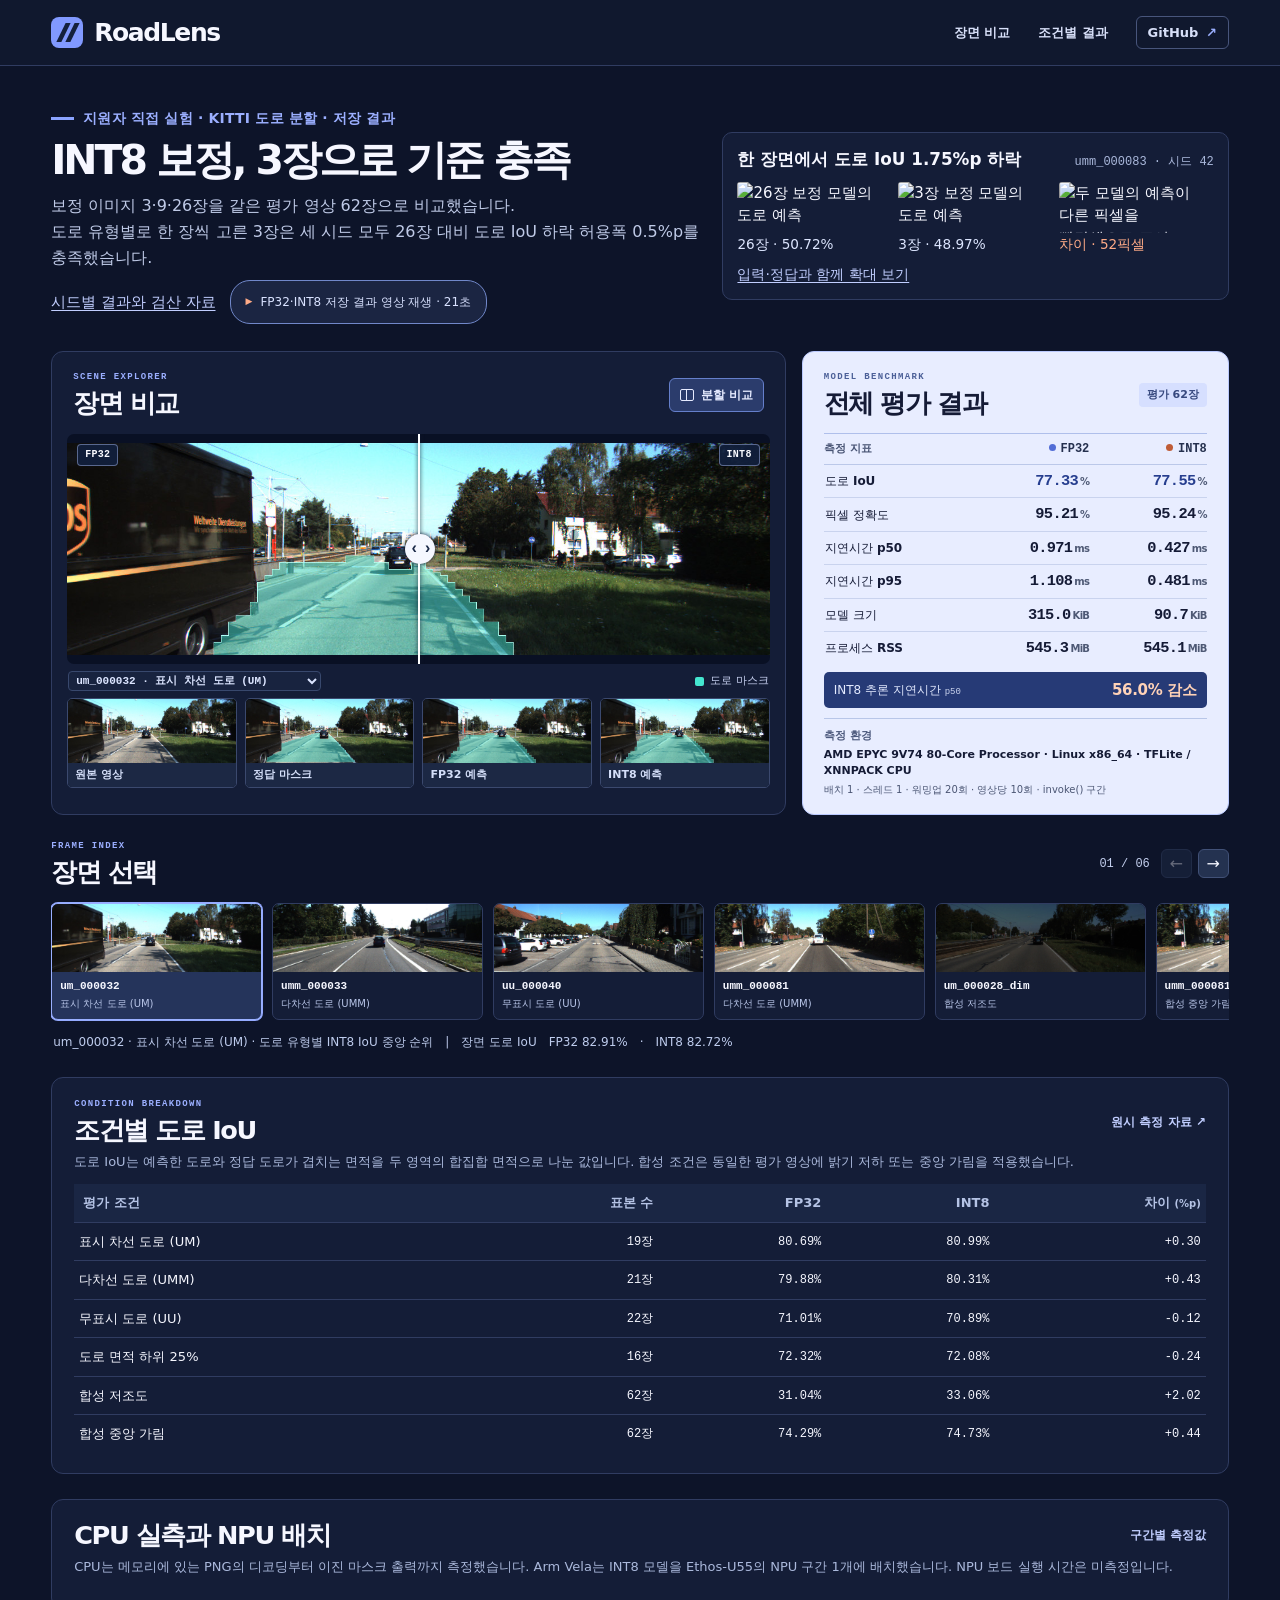
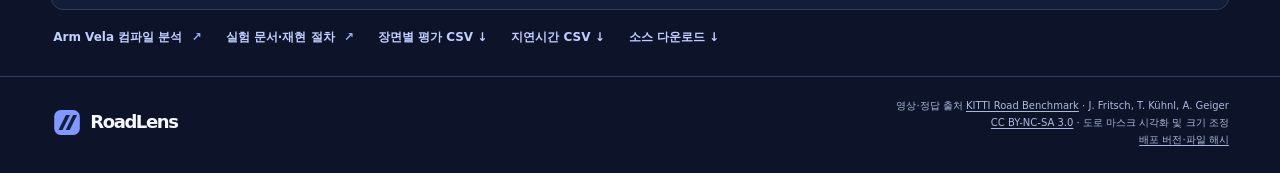
==== commit d9c1c851: "Verify the submission workflow from image input to saved masks and align job evidence" ====
--- a/web/index.html
+++ b/web/index.html
@@ -21,7 +21,7 @@
   </div></header>
   <main id="main" class="wrap">
     <section class="intro" aria-labelledby="page-title">
-      <div><p class="kicker"><span class="kicker-rule"></span>지원자 직접 실험 · KITTI 도로 분할</p>
+      <div><p class="kicker"><span class="kicker-rule"></span>지원자 직접 실험 · KITTI 도로 분할 · 저장 결과</p>
         <h1 id="page-title">INT8 보정, 3장으로 기준 충족</h1>
         <p class="subtitle">보정 이미지 3·9·26장을 같은 평가 영상 62장으로 비교했습니다.<br>도로 유형별로 한 장씩 고른 3장은 세 시드 모두 26장 대비 도로 IoU 하락 허용폭 0.5%p를 충족했습니다.</p>
         <div class="hero-links">
@@ -98,6 +98,6 @@
       <div class="docs"><a href="evidence/runtime.html">Arm Vela 컴파일 분석 <span aria-hidden="true">↗</span></a><a href="evidence/index.html">실험 문서·재현 절차 <span aria-hidden="true">↗</span></a><a href="evidence/results.csv" download>장면별 평가 CSV ↓</a><a href="evidence/latency.csv" download>지연시간 CSV ↓</a><a href="downloads/roadlens-source.zip" download>소스 다운로드 ↓</a></div>
     </div>
   </main>
-  <footer><div class="wrap footer-in"><a href="#main" class="brand"><span class="logomark" aria-hidden="true"></span>RoadLens</a><p>영상·정답 출처 <a href="https://www.cvlibs.net/datasets/kitti/eval_road.php">KITTI Road Benchmark</a> · J. Fritsch, T. Kühnl, A. Geiger<br><a href="https://creativecommons.org/licenses/by-nc-sa/3.0/">CC BY-NC-SA 3.0</a> · 도로 마스크 시각화 및 크기 조정</p></div></footer>
+  <footer><div class="wrap footer-in"><a href="#main" class="brand"><span class="logomark" aria-hidden="true"></span>RoadLens</a><p>영상·정답 출처 <a href="https://www.cvlibs.net/datasets/kitti/eval_road.php">KITTI Road Benchmark</a> · J. Fritsch, T. Kühnl, A. Geiger<br><a href="https://creativecommons.org/licenses/by-nc-sa/3.0/">CC BY-NC-SA 3.0</a> · 도로 마스크 시각화 및 크기 조정<br><a href="release.json">배포 버전·파일 해시</a></p></div></footer>
 </body>
 </html>
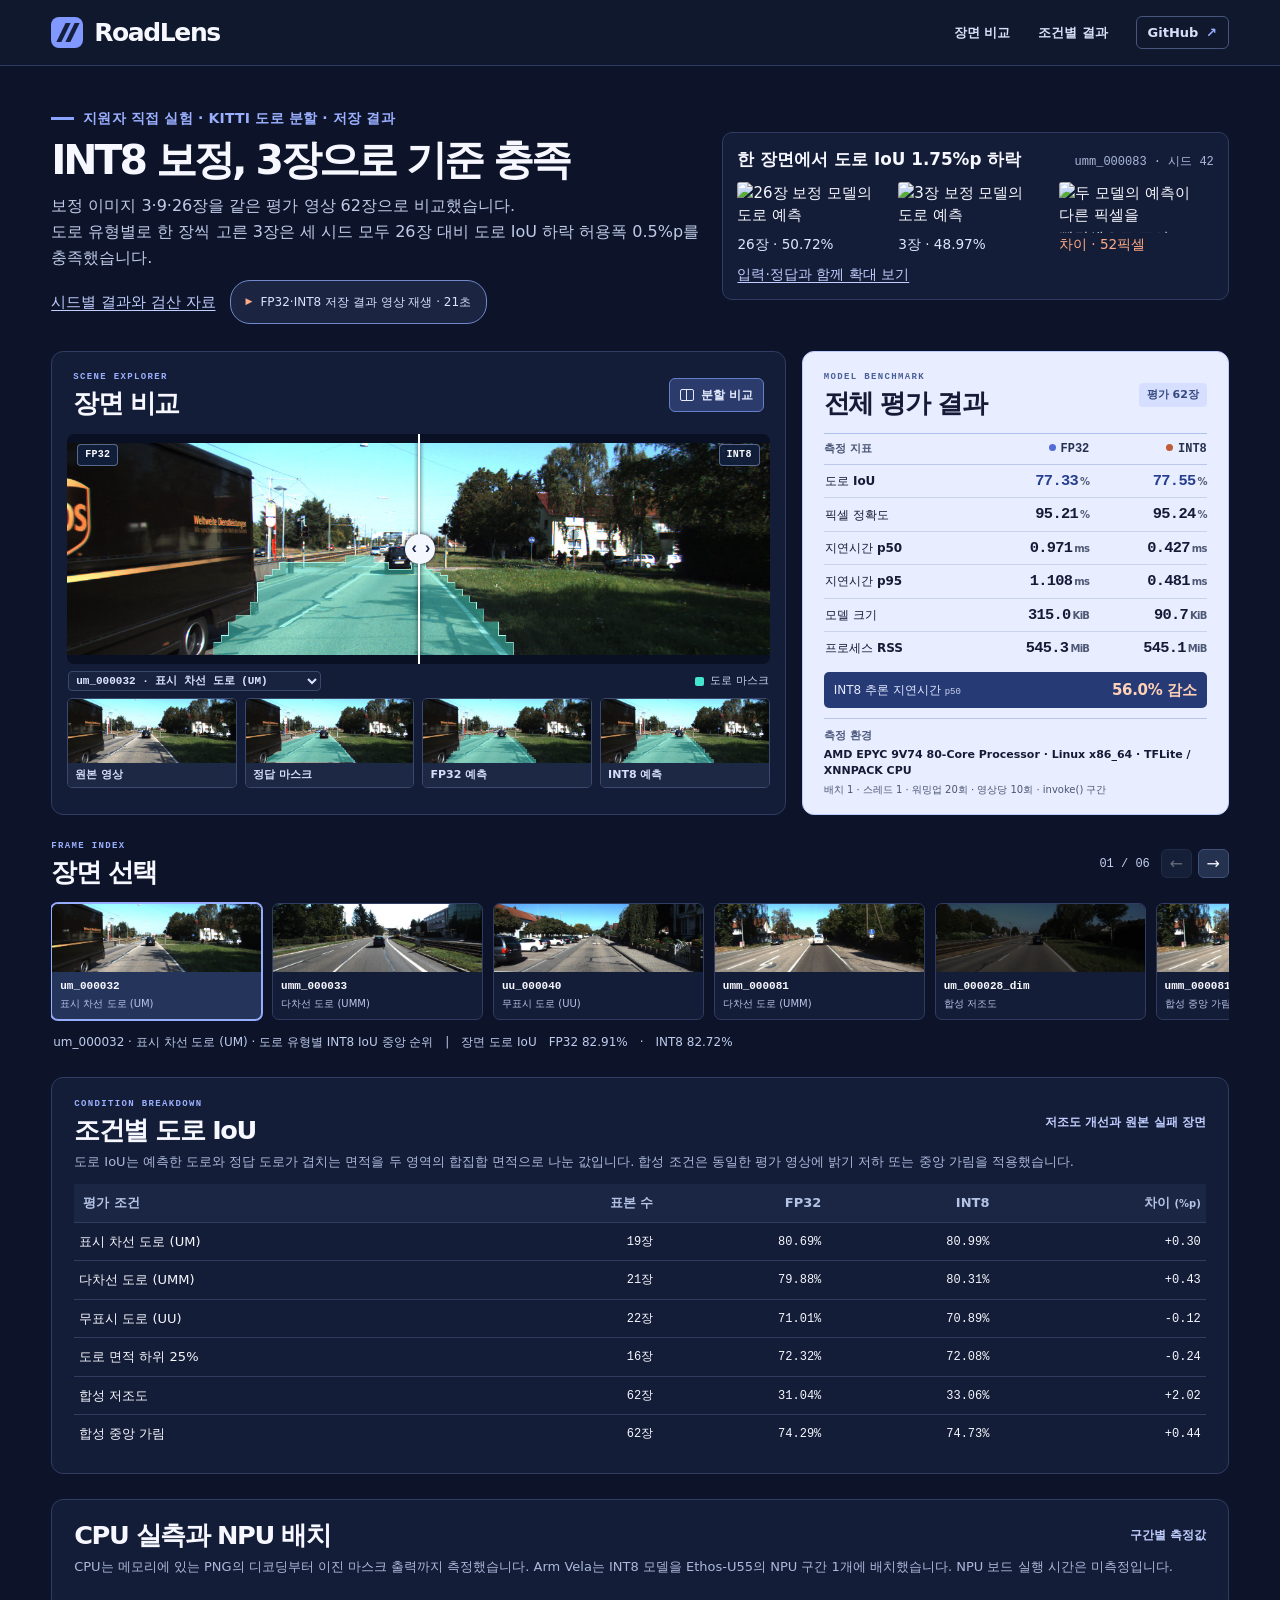
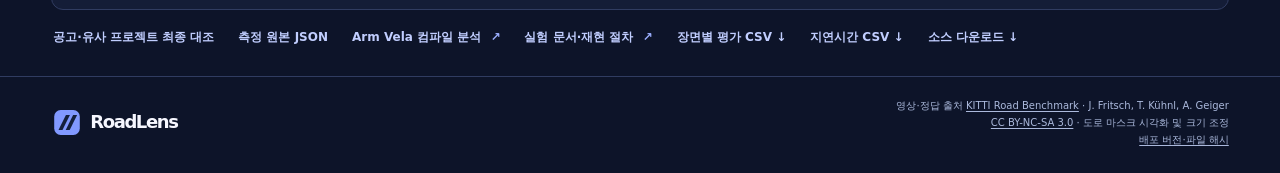
==== commit d8e5b76b: "Compare BOS and peer workflows and test a low-light mitigation against clean-scene regressions" ====
--- a/web/index.html
+++ b/web/index.html
@@ -84,7 +84,7 @@
       </section>
       <section id="conditions" class="conditions panel" aria-labelledby="conditions-title">
         <div class="section-head"><div><p class="eyebrow">CONDITION BREAKDOWN</p><h2 id="conditions-title">조건별 도로 IoU</h2></div>
-          <a href="evidence/benchmark.json" class="text-link">원시 측정 자료 ↗</a>
+          <a href="evidence/exposure.html" class="text-link">저조도 개선과 원본 실패 장면</a>
         </div>
         <p class="metric-note">도로 IoU는 예측한 도로와 정답 도로가 겹치는 면적을 두 영역의 합집합 면적으로 나눈 값입니다. 합성 조건은 동일한 평가 영상에 밝기 저하 또는 중앙 가림을 적용했습니다.</p>
         <div class="table-scroll"><table class="group-table"><caption class="sr">평가 조건별 표본 수와 두 모델의 도로 IoU</caption>
@@ -95,7 +95,7 @@
         <div class="section-head"><h2 id="profile-title">CPU 실측과 NPU 배치</h2><a href="evidence/calibration.html#profile" class="text-link">구간별 측정값</a></div>
         <p class="metric-note">CPU는 메모리에 있는 PNG의 디코딩부터 이진 마스크 출력까지 측정했습니다. Arm Vela는 INT8 모델을 Ethos-U55의 NPU 구간 1개에 배치했습니다. NPU 보드 실행 시간은 미측정입니다.</p>
       </section>
-      <div class="docs"><a href="evidence/runtime.html">Arm Vela 컴파일 분석 <span aria-hidden="true">↗</span></a><a href="evidence/index.html">실험 문서·재현 절차 <span aria-hidden="true">↗</span></a><a href="evidence/results.csv" download>장면별 평가 CSV ↓</a><a href="evidence/latency.csv" download>지연시간 CSV ↓</a><a href="downloads/roadlens-source.zip" download>소스 다운로드 ↓</a></div>
+      <div class="docs"><a href="evidence/comparison.html">공고·유사 프로젝트 최종 대조</a><a href="evidence/benchmark.json">측정 원본 JSON</a><a href="evidence/runtime.html">Arm Vela 컴파일 분석 <span aria-hidden="true">↗</span></a><a href="evidence/index.html">실험 문서·재현 절차 <span aria-hidden="true">↗</span></a><a href="evidence/results.csv" download>장면별 평가 CSV ↓</a><a href="evidence/latency.csv" download>지연시간 CSV ↓</a><a href="downloads/roadlens-source.zip" download>소스 다운로드 ↓</a></div>
     </div>
   </main>
   <footer><div class="wrap footer-in"><a href="#main" class="brand"><span class="logomark" aria-hidden="true"></span>RoadLens</a><p>영상·정답 출처 <a href="https://www.cvlibs.net/datasets/kitti/eval_road.php">KITTI Road Benchmark</a> · J. Fritsch, T. Kühnl, A. Geiger<br><a href="https://creativecommons.org/licenses/by-nc-sa/3.0/">CC BY-NC-SA 3.0</a> · 도로 마스크 시각화 및 크기 조정<br><a href="release.json">배포 버전·파일 해시</a></p></div></footer>
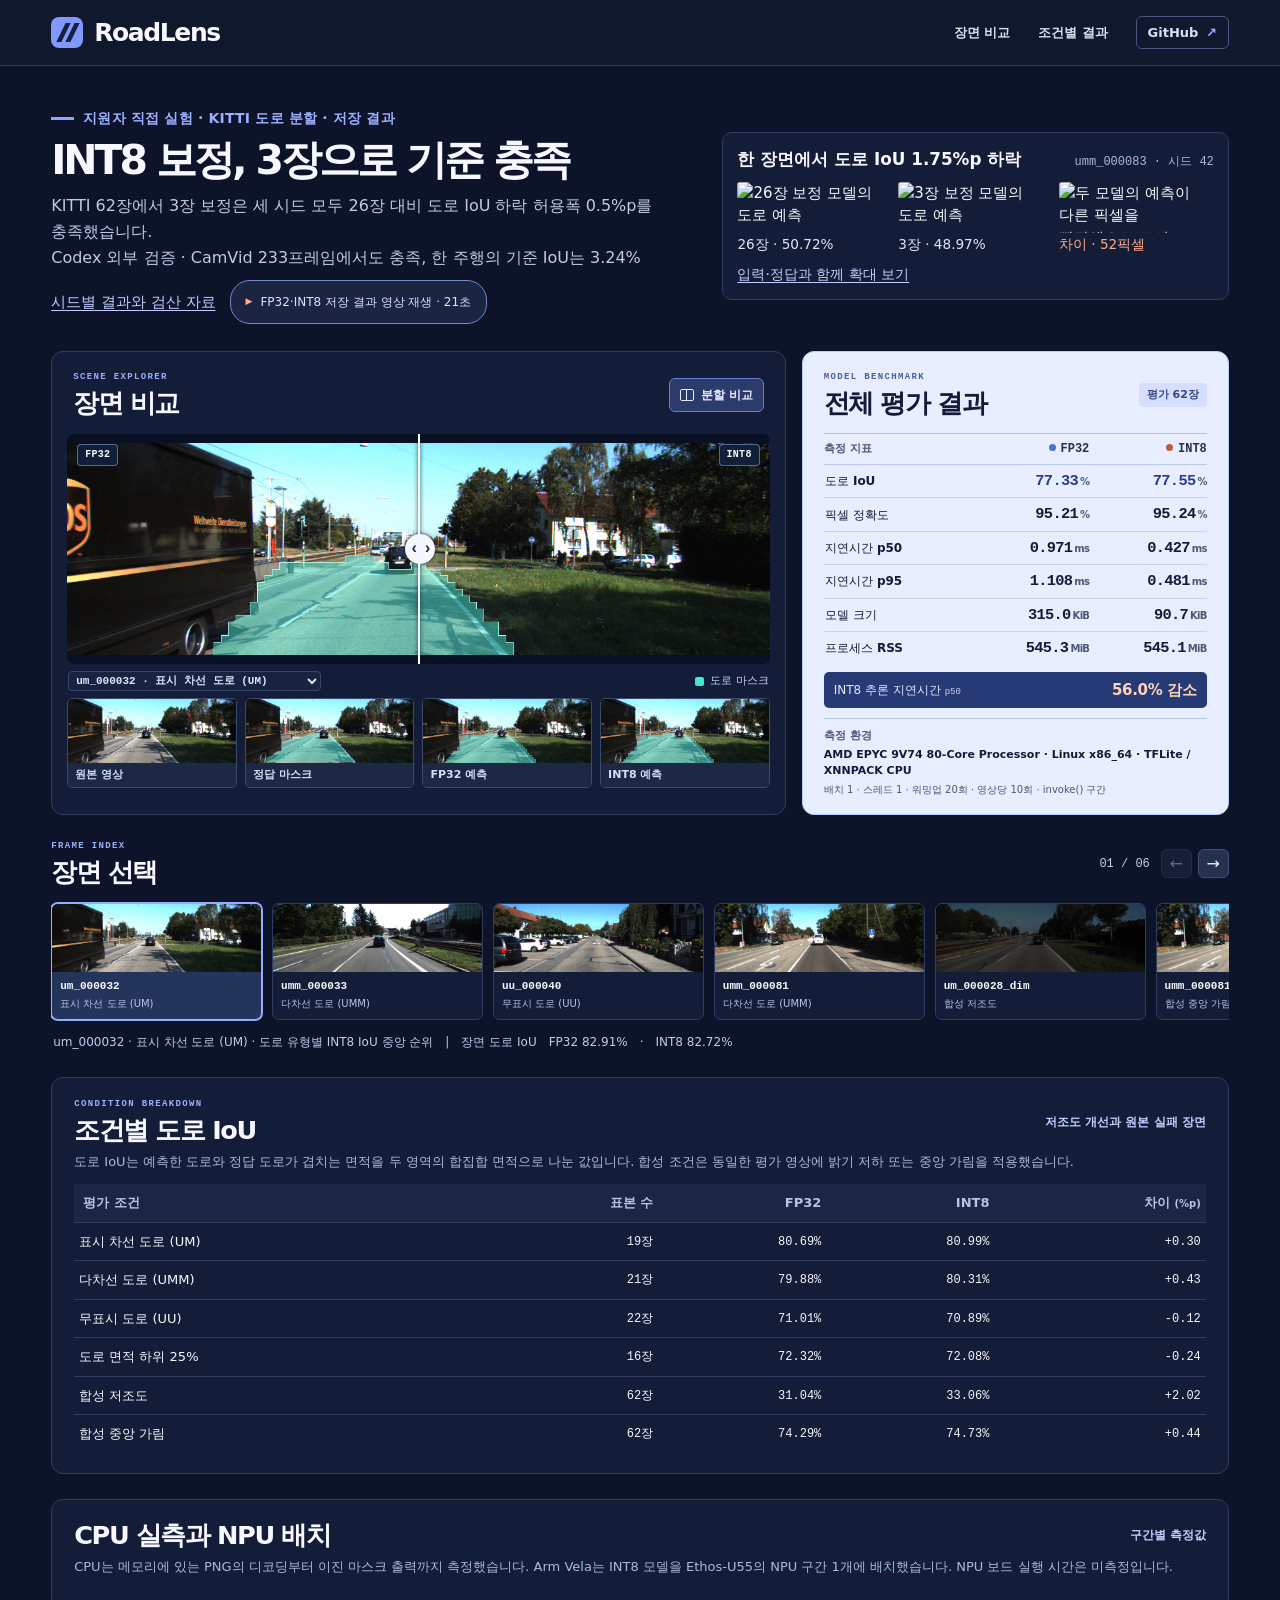
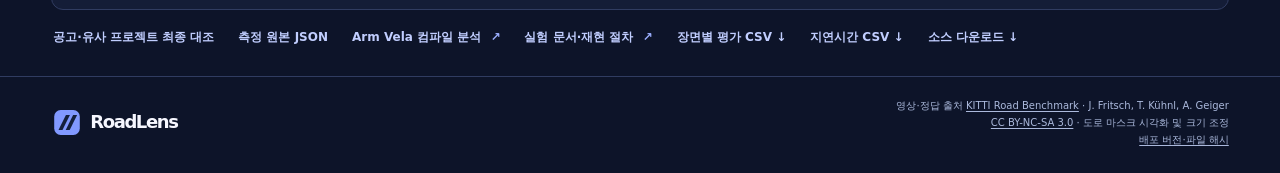
==== commit 7a4232af: "Verify original calibration models on two independent CamVid sequences" ====
--- a/web/index.html
+++ b/web/index.html
@@ -23,7 +23,7 @@
     <section class="intro" aria-labelledby="page-title">
       <div><p class="kicker"><span class="kicker-rule"></span>지원자 직접 실험 · KITTI 도로 분할 · 저장 결과</p>
         <h1 id="page-title">INT8 보정, 3장으로 기준 충족</h1>
-        <p class="subtitle">보정 이미지 3·9·26장을 같은 평가 영상 62장으로 비교했습니다.<br>도로 유형별로 한 장씩 고른 3장은 세 시드 모두 26장 대비 도로 IoU 하락 허용폭 0.5%p를 충족했습니다.</p>
+        <p class="subtitle">KITTI 62장에서 3장 보정은 세 시드 모두 26장 대비 도로 IoU 하락 허용폭 0.5%p를 충족했습니다.<br><a href="evidence/external.html">Codex 외부 검증 · CamVid 233프레임에서도 충족, 한 주행의 기준 IoU는 3.24%</a></p>
         <div class="hero-links">
           <a class="calibration-link" href="evidence/calibration.html">시드별 결과와 검산 자료</a>
           <a class="replay" href="replay.html"><span aria-hidden="true">▶</span> FP32·INT8 저장 결과 영상 재생 · 21초</a>
--- a/web/styles.css
+++ b/web/styles.css
@@ -1140,3 +1140,5 @@
   .intro { align-items: stretch; gap: 12px; }
   .cal-scene { padding: 10px; }
 }
+
+.subtitle a { color: inherit; text-underline-offset: .18em; }
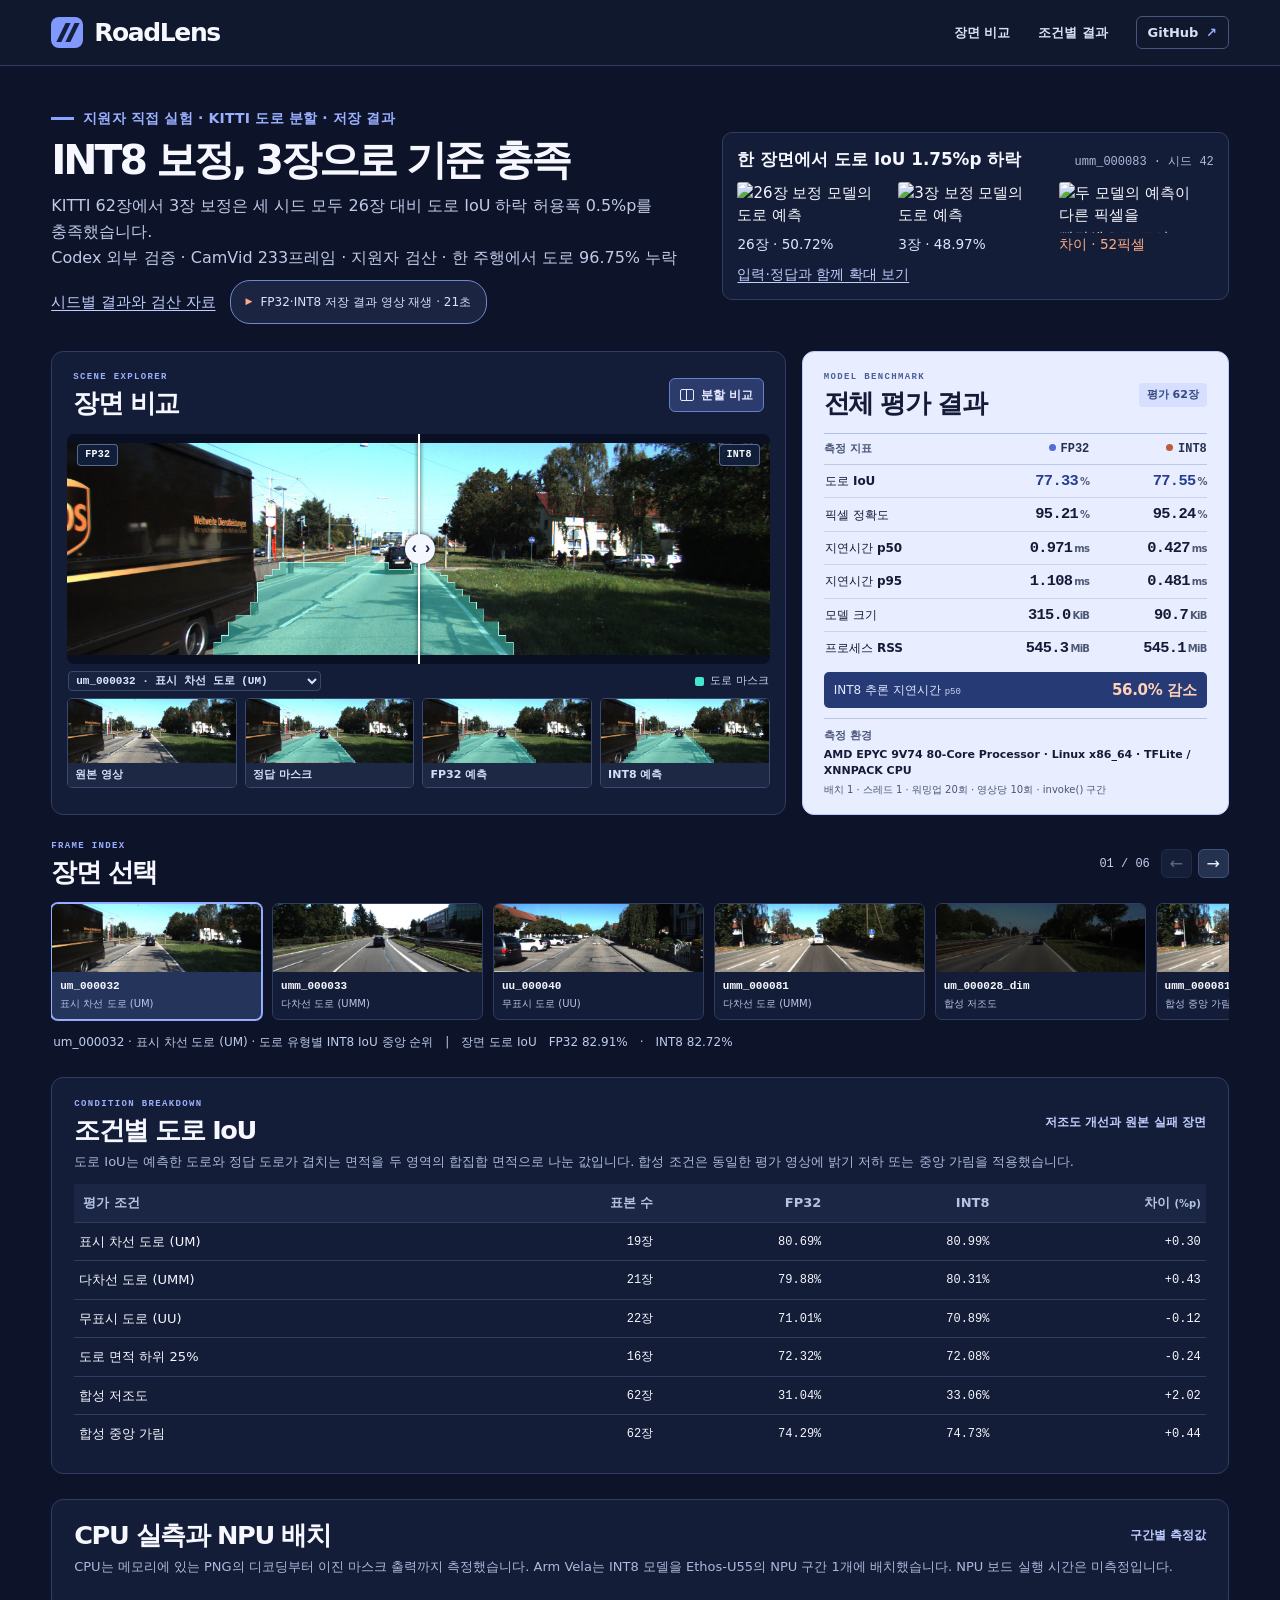
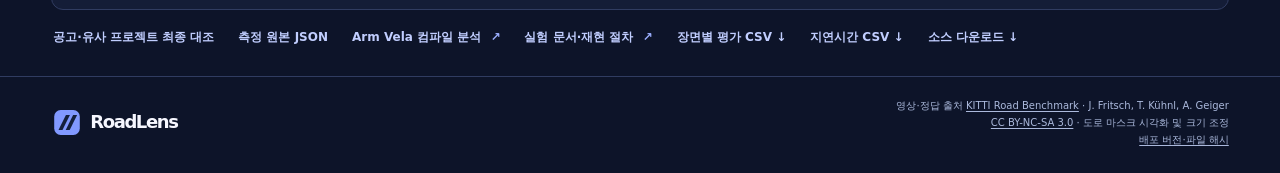
==== commit 1a9efc3e: "Publish applicant CamVid failure review and full-resolution scene comparisons" ====
--- a/web/index.html
+++ b/web/index.html
@@ -23,7 +23,7 @@
     <section class="intro" aria-labelledby="page-title">
       <div><p class="kicker"><span class="kicker-rule"></span>지원자 직접 실험 · KITTI 도로 분할 · 저장 결과</p>
         <h1 id="page-title">INT8 보정, 3장으로 기준 충족</h1>
-        <p class="subtitle">KITTI 62장에서 3장 보정은 세 시드 모두 26장 대비 도로 IoU 하락 허용폭 0.5%p를 충족했습니다.<br><a href="evidence/external.html">Codex 외부 검증 · CamVid 233프레임에서도 충족, 한 주행의 기준 IoU는 3.24%</a></p>
+        <p class="subtitle">KITTI 62장에서 3장 보정은 세 시드 모두 26장 대비 도로 IoU 하락 허용폭 0.5%p를 충족했습니다.<br><a href="evidence/external.html">Codex 외부 검증 · CamVid 233프레임</a> · <a href="evidence/camvid-review.html">지원자 검산 · 한 주행에서 도로 96.75% 누락</a></p>
         <div class="hero-links">
           <a class="calibration-link" href="evidence/calibration.html">시드별 결과와 검산 자료</a>
           <a class="replay" href="replay.html"><span aria-hidden="true">▶</span> FP32·INT8 저장 결과 영상 재생 · 21초</a>
